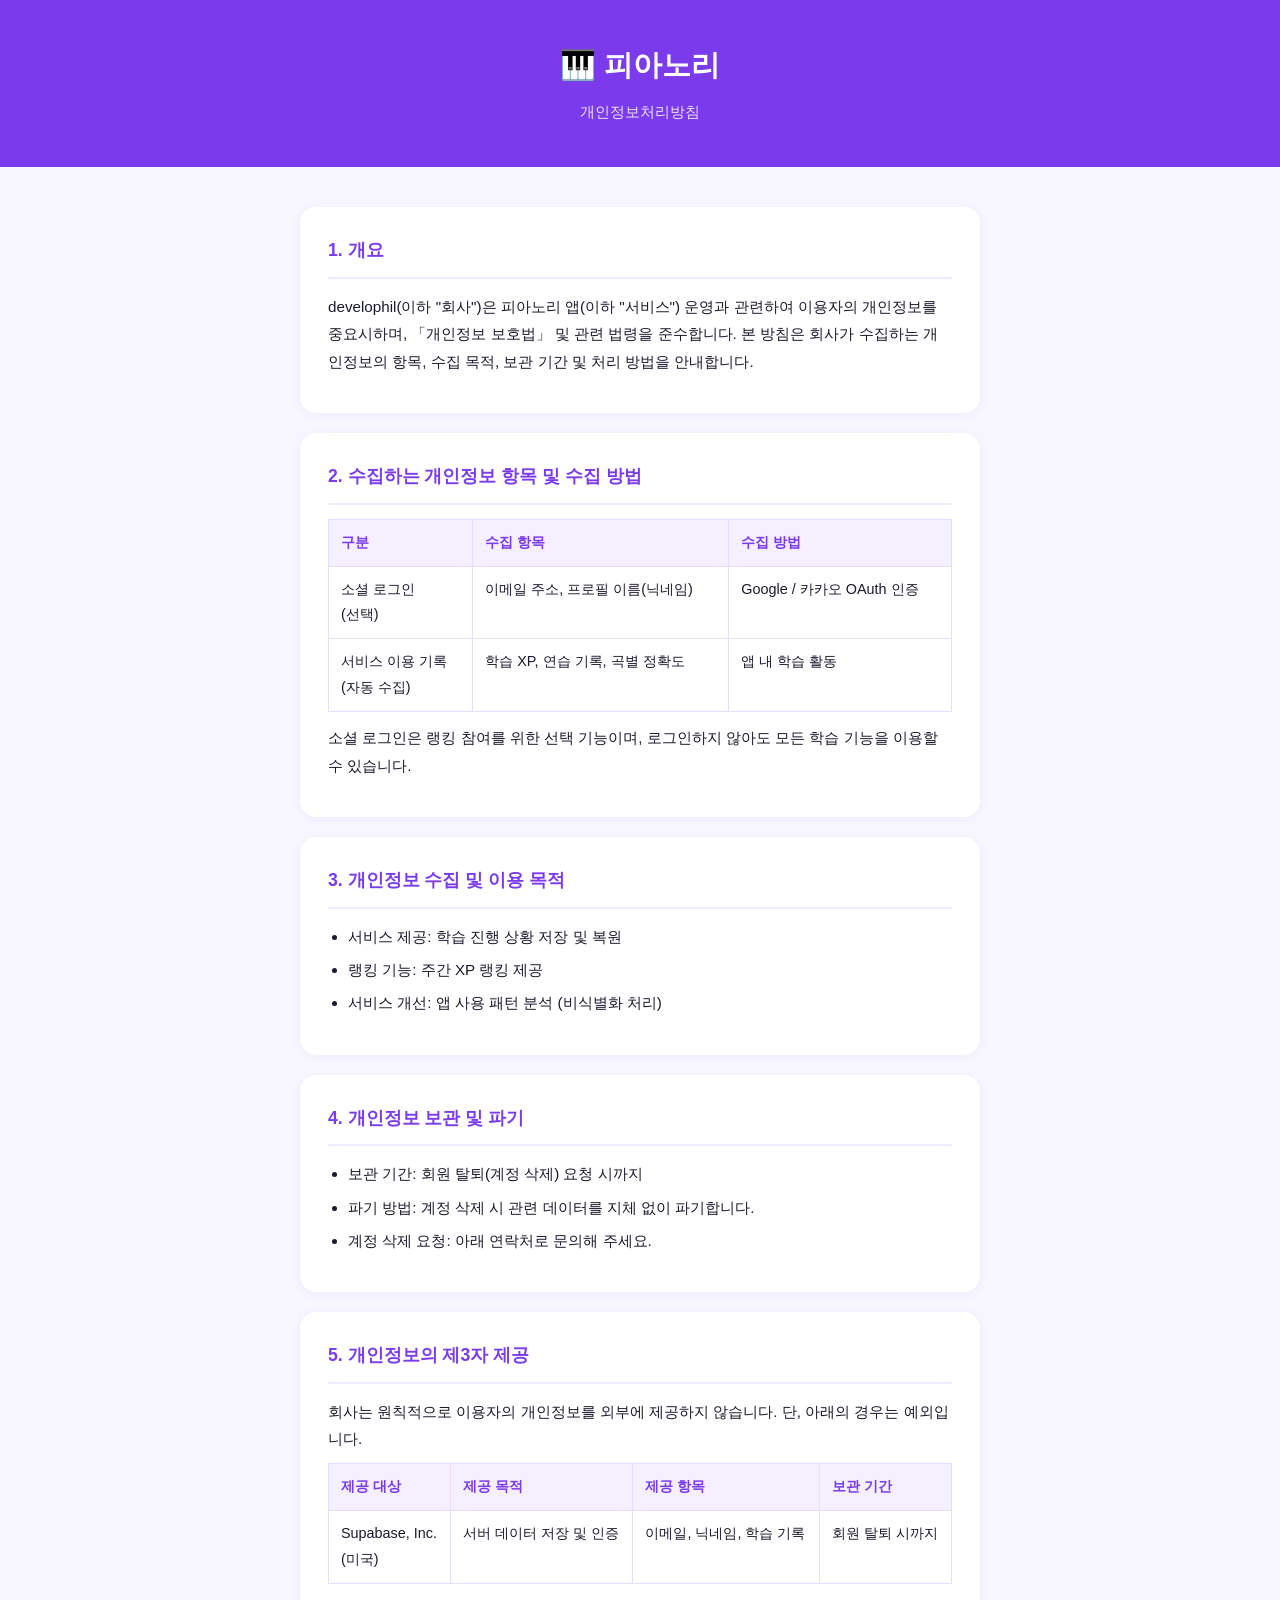
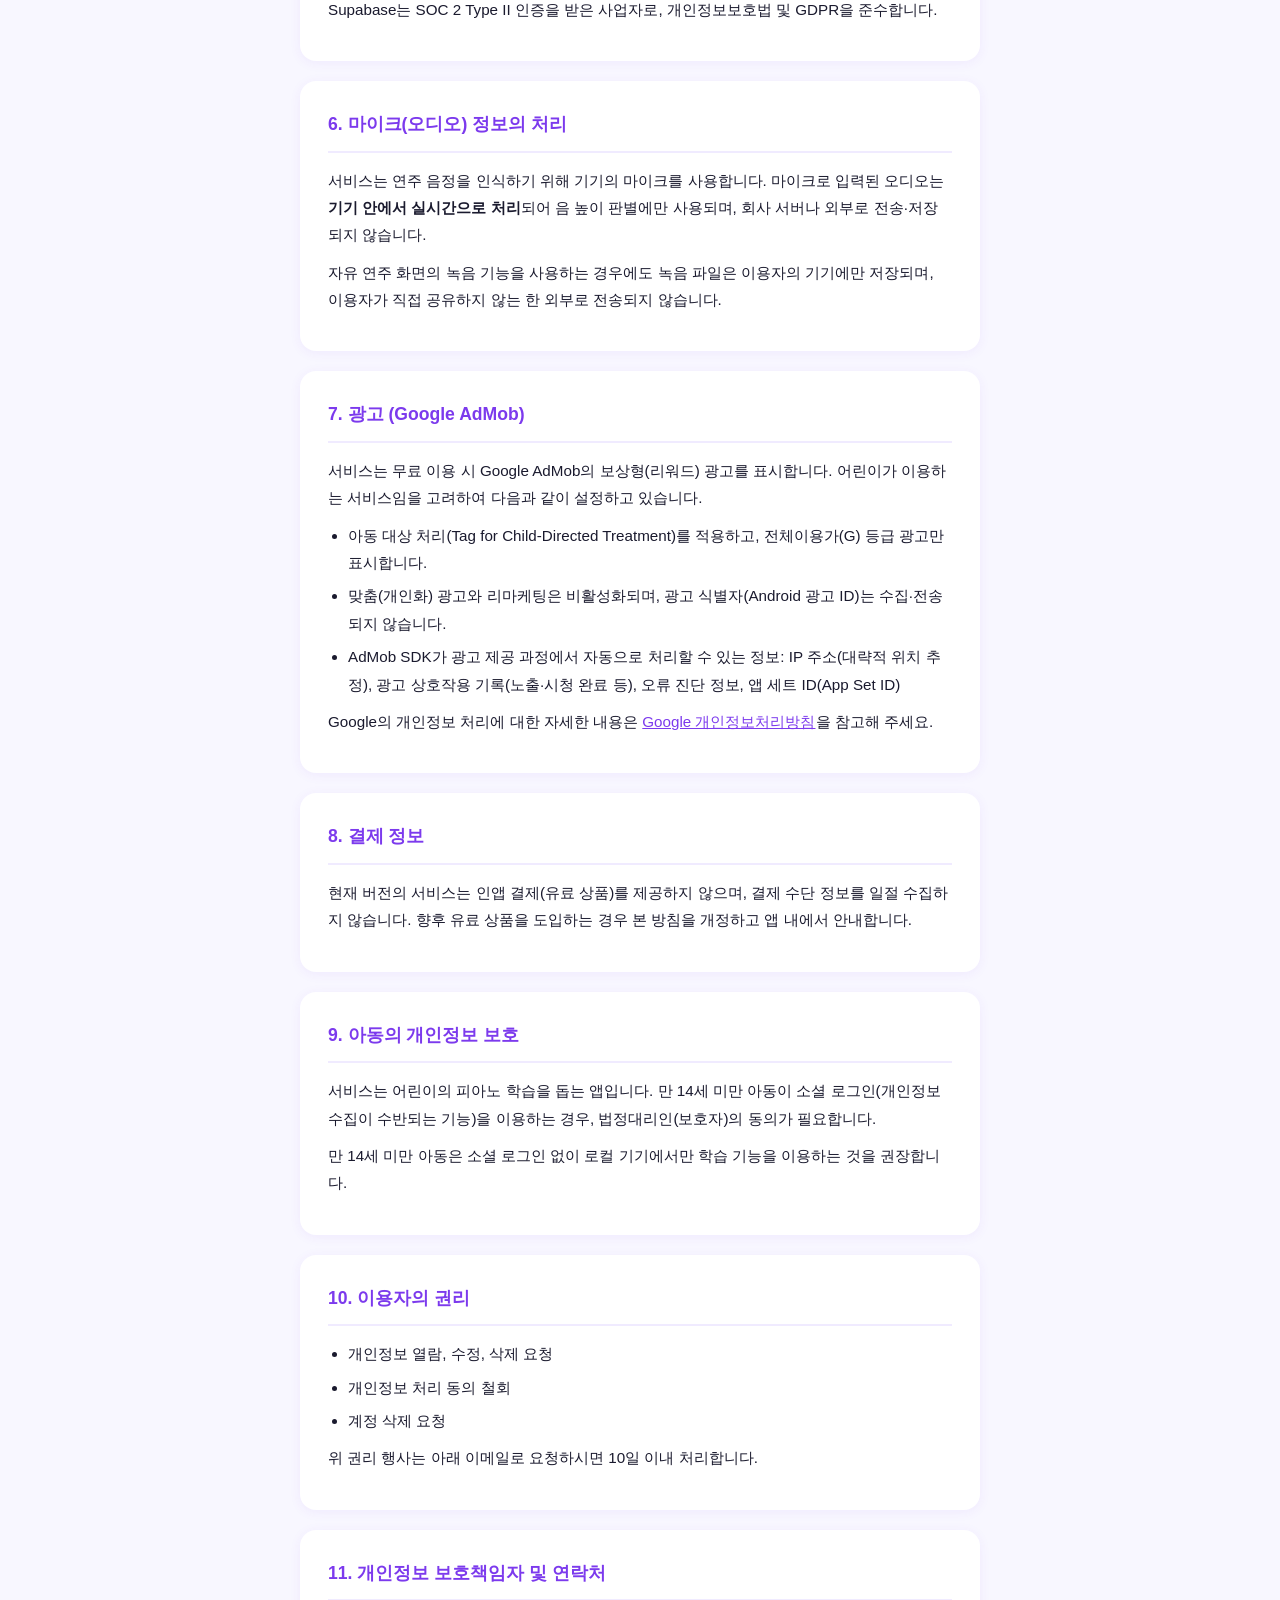
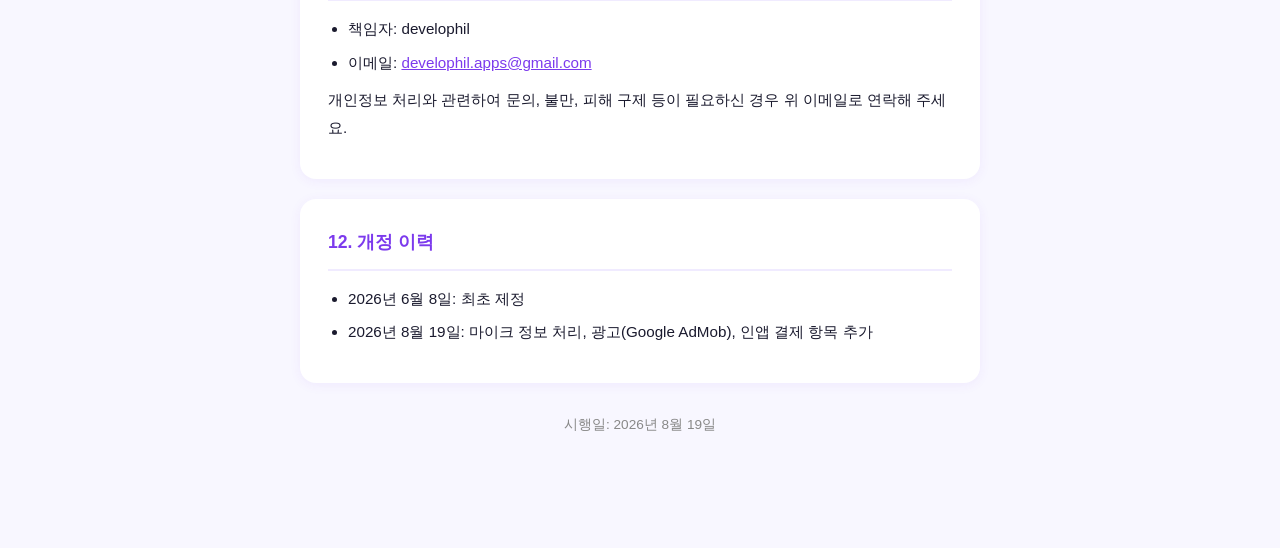
==== privacy/pianori/index.html @ 396da48c "feat: develophil 브랜드 홈페이지 개편 — 프로덕트 스튜디오 랜딩(ko/en), 방침 통합, 대시보드 /blog/ 이동 - 랜딩: 제품 4개(Rankorea·보드게임메" ====
<!DOCTYPE html>
<html lang="ko">
<head>
  <meta charset="UTF-8" />
  <meta name="viewport" content="width=device-width, initial-scale=1.0" />
  <title>피아노리 개인정보처리방침</title>
  <style>
    * { box-sizing: border-box; margin: 0; padding: 0; }
    body {
      font-family: -apple-system, BlinkMacSystemFont, 'Apple SD Gothic Neo',
                   'Noto Sans KR', sans-serif;
      background: #f8f7ff;
      color: #1a1a2e;
      line-height: 1.8;
    }
    header {
      background: #7c3aed;
      color: white;
      padding: 40px 24px 32px;
      text-align: center;
    }
    header h1 { font-size: 1.8rem; margin-bottom: 6px; }
    header p { font-size: 0.95rem; opacity: 0.85; }
    main {
      max-width: 720px;
      margin: 40px auto;
      padding: 0 20px 60px;
    }
    section {
      background: white;
      border-radius: 16px;
      padding: 28px;
      margin-bottom: 20px;
      box-shadow: 0 2px 12px rgba(124,58,237,0.07);
    }
    h2 {
      font-size: 1.1rem;
      color: #7c3aed;
      margin-bottom: 14px;
      padding-bottom: 10px;
      border-bottom: 2px solid #f0ebff;
    }
    p { margin-bottom: 10px; font-size: 0.95rem; }
    ul { padding-left: 20px; margin-bottom: 10px; }
    li { margin-bottom: 6px; font-size: 0.95rem; }
    table {
      width: 100%;
      border-collapse: collapse;
      font-size: 0.9rem;
      margin-top: 8px;
    }
    th {
      background: #f5f0ff;
      color: #7c3aed;
      padding: 10px 12px;
      text-align: left;
      border: 1px solid #e5deff;
    }
    td {
      padding: 10px 12px;
      border: 1px solid #e5deff;
      vertical-align: top;
    }
    .updated {
      text-align: center;
      font-size: 0.85rem;
      color: #888;
      margin-top: 30px;
    }
    a { color: #7c3aed; }
  </style>
</head>
<body>

<header>
  <h1>🎹 피아노리</h1>
  <p>개인정보처리방침</p>
</header>

<main>

  <section>
    <h2>1. 개요</h2>
    <p>
      develophil(이하 "회사")은 피아노리 앱(이하 "서비스") 운영과 관련하여
      이용자의 개인정보를 중요시하며, 「개인정보 보호법」 및 관련 법령을 준수합니다.
      본 방침은 회사가 수집하는 개인정보의 항목, 수집 목적, 보관 기간 및 처리 방법을 안내합니다.
    </p>
  </section>

  <section>
    <h2>2. 수집하는 개인정보 항목 및 수집 방법</h2>
    <table>
      <tr>
        <th>구분</th>
        <th>수집 항목</th>
        <th>수집 방법</th>
      </tr>
      <tr>
        <td>소셜 로그인<br>(선택)</td>
        <td>이메일 주소, 프로필 이름(닉네임)</td>
        <td>Google / 카카오 OAuth 인증</td>
      </tr>
      <tr>
        <td>서비스 이용 기록<br>(자동 수집)</td>
        <td>학습 XP, 연습 기록, 곡별 정확도</td>
        <td>앱 내 학습 활동</td>
      </tr>
    </table>
    <p style="margin-top:12px">
      소셜 로그인은 랭킹 참여를 위한 선택 기능이며, 로그인하지 않아도 모든 학습 기능을 이용할 수 있습니다.
    </p>
  </section>

  <section>
    <h2>3. 개인정보 수집 및 이용 목적</h2>
    <ul>
      <li>서비스 제공: 학습 진행 상황 저장 및 복원</li>
      <li>랭킹 기능: 주간 XP 랭킹 제공</li>
      <li>서비스 개선: 앱 사용 패턴 분석 (비식별화 처리)</li>
    </ul>
  </section>

  <section>
    <h2>4. 개인정보 보관 및 파기</h2>
    <ul>
      <li>보관 기간: 회원 탈퇴(계정 삭제) 요청 시까지</li>
      <li>파기 방법: 계정 삭제 시 관련 데이터를 지체 없이 파기합니다.</li>
      <li>계정 삭제 요청: 아래 연락처로 문의해 주세요.</li>
    </ul>
  </section>

  <section>
    <h2>5. 개인정보의 제3자 제공</h2>
    <p>회사는 원칙적으로 이용자의 개인정보를 외부에 제공하지 않습니다. 단, 아래의 경우는 예외입니다.</p>
    <table>
      <tr>
        <th>제공 대상</th>
        <th>제공 목적</th>
        <th>제공 항목</th>
        <th>보관 기간</th>
      </tr>
      <tr>
        <td>Supabase, Inc.<br>(미국)</td>
        <td>서버 데이터 저장 및 인증</td>
        <td>이메일, 닉네임, 학습 기록</td>
        <td>회원 탈퇴 시까지</td>
      </tr>
    </table>
    <p style="margin-top:12px">
      Supabase는 SOC 2 Type II 인증을 받은 사업자로, 개인정보보호법 및 GDPR을 준수합니다.
    </p>
  </section>

  <section>
    <h2>6. 마이크(오디오) 정보의 처리</h2>
    <p>
      서비스는 연주 음정을 인식하기 위해 기기의 마이크를 사용합니다.
      마이크로 입력된 오디오는 <strong>기기 안에서 실시간으로 처리</strong>되어 음 높이 판별에만 사용되며,
      회사 서버나 외부로 전송·저장되지 않습니다.
    </p>
    <p>
      자유 연주 화면의 녹음 기능을 사용하는 경우에도 녹음 파일은 이용자의 기기에만 저장되며,
      이용자가 직접 공유하지 않는 한 외부로 전송되지 않습니다.
    </p>
  </section>

  <section>
    <h2>7. 광고 (Google AdMob)</h2>
    <p>
      서비스는 무료 이용 시 Google AdMob의 보상형(리워드) 광고를 표시합니다.
      어린이가 이용하는 서비스임을 고려하여 다음과 같이 설정하고 있습니다.
    </p>
    <ul>
      <li>아동 대상 처리(Tag for Child-Directed Treatment)를 적용하고, 전체이용가(G) 등급 광고만 표시합니다.</li>
      <li>맞춤(개인화) 광고와 리마케팅은 비활성화되며, 광고 식별자(Android 광고 ID)는 수집·전송되지 않습니다.</li>
      <li>AdMob SDK가 광고 제공 과정에서 자동으로 처리할 수 있는 정보: IP 주소(대략적 위치 추정),
          광고 상호작용 기록(노출·시청 완료 등), 오류 진단 정보, 앱 세트 ID(App Set ID)</li>
    </ul>
    <p>
      Google의 개인정보 처리에 대한 자세한 내용은
      <a href="https://policies.google.com/privacy" target="_blank" rel="noopener">Google 개인정보처리방침</a>을 참고해 주세요.
    </p>
  </section>

  <section>
    <h2>8. 결제 정보</h2>
    <p>
      현재 버전의 서비스는 인앱 결제(유료 상품)를 제공하지 않으며, 결제 수단 정보를 일절 수집하지 않습니다.
      향후 유료 상품을 도입하는 경우 본 방침을 개정하고 앱 내에서 안내합니다.
    </p>
  </section>

  <section>
    <h2>9. 아동의 개인정보 보호</h2>
    <p>
      서비스는 어린이의 피아노 학습을 돕는 앱입니다.
      만 14세 미만 아동이 소셜 로그인(개인정보 수집이 수반되는 기능)을 이용하는 경우,
      법정대리인(보호자)의 동의가 필요합니다.
    </p>
    <p>
      만 14세 미만 아동은 소셜 로그인 없이 로컬 기기에서만 학습 기능을 이용하는 것을 권장합니다.
    </p>
  </section>

  <section>
    <h2>10. 이용자의 권리</h2>
    <ul>
      <li>개인정보 열람, 수정, 삭제 요청</li>
      <li>개인정보 처리 동의 철회</li>
      <li>계정 삭제 요청</li>
    </ul>
    <p>위 권리 행사는 아래 이메일로 요청하시면 10일 이내 처리합니다.</p>
  </section>

  <section>
    <h2>11. 개인정보 보호책임자 및 연락처</h2>
    <ul>
      <li>책임자: develophil</li>
      <li>이메일: <a href="mailto:develophil.apps@gmail.com">develophil.apps@gmail.com</a></li>
    </ul>
    <p>개인정보 처리와 관련하여 문의, 불만, 피해 구제 등이 필요하신 경우 위 이메일로 연락해 주세요.</p>
  </section>

  <section>
    <h2>12. 개정 이력</h2>
    <ul>
      <li>2026년 6월 8일: 최초 제정</li>
      <li>2026년 8월 19일: 마이크 정보 처리, 광고(Google AdMob), 인앱 결제 항목 추가</li>
    </ul>
  </section>

  <p class="updated">시행일: 2026년 8월 19일</p>

</main>

</body>
</html>
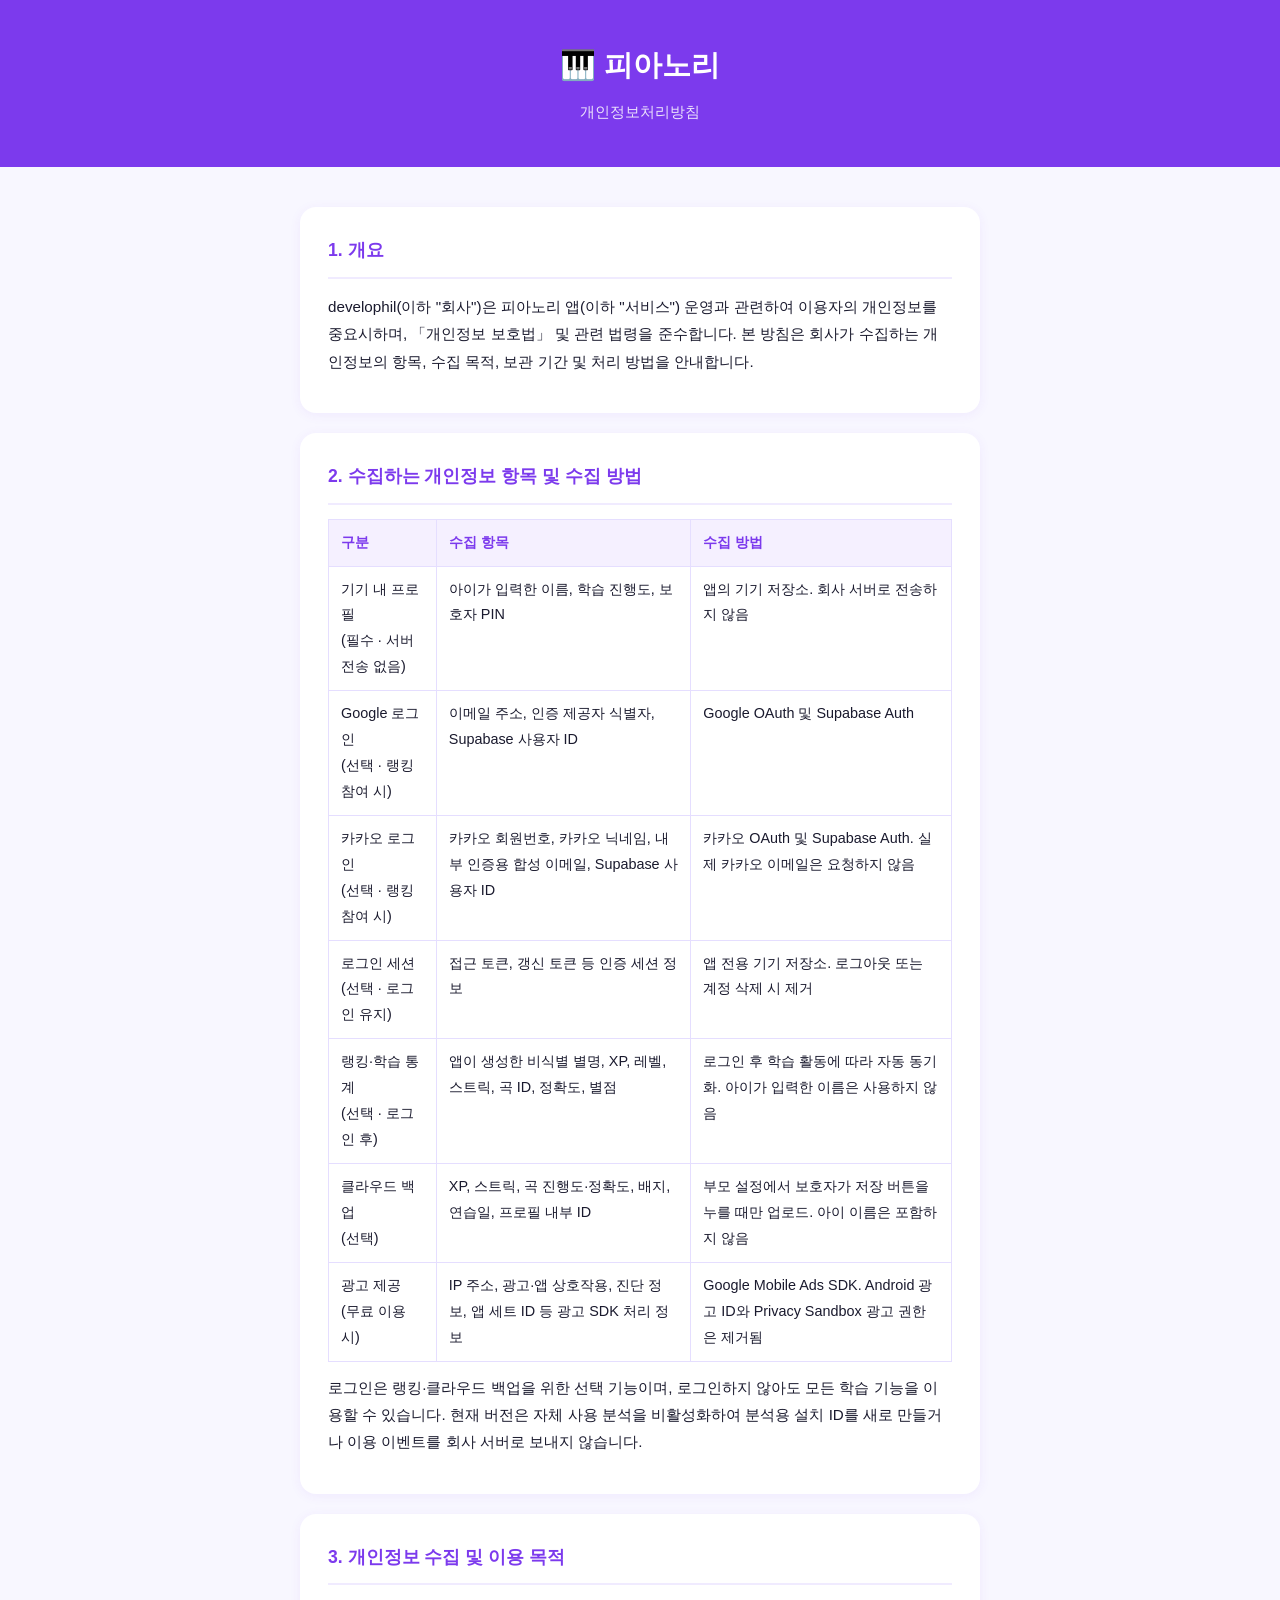
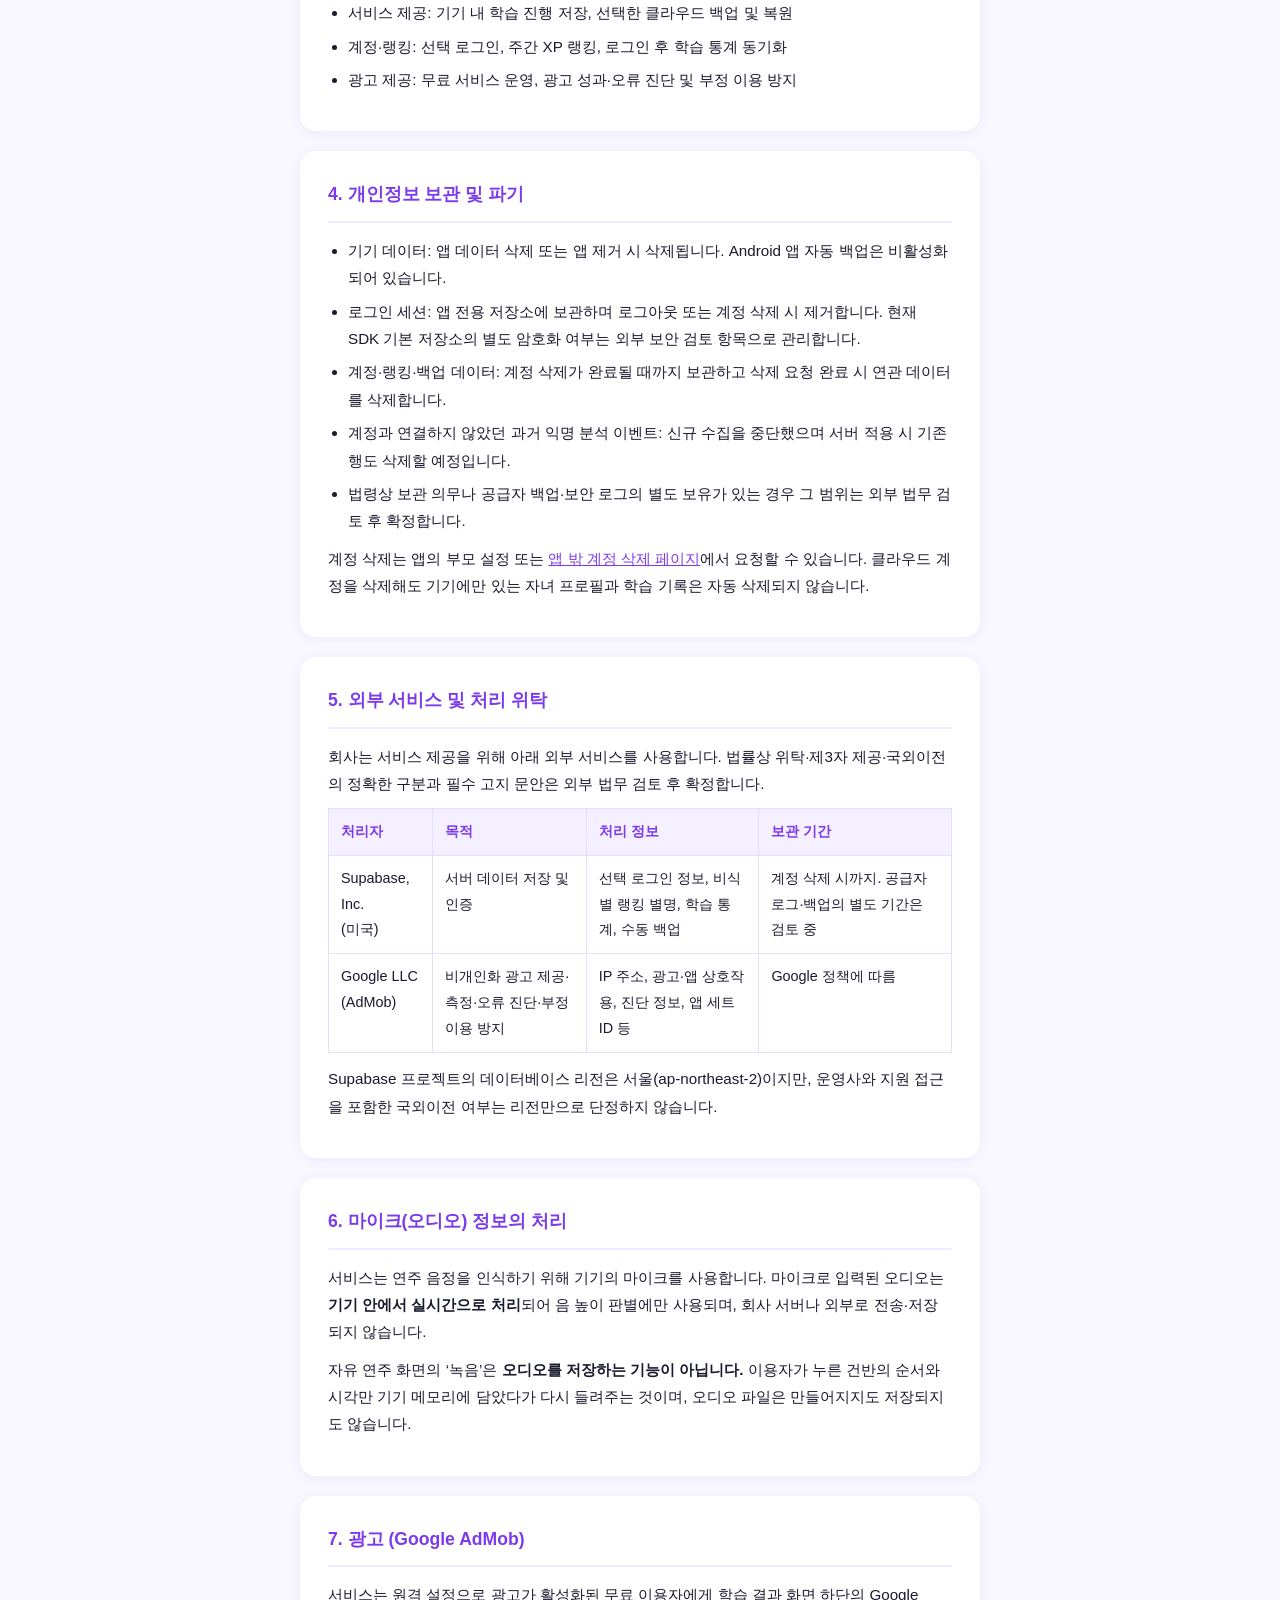
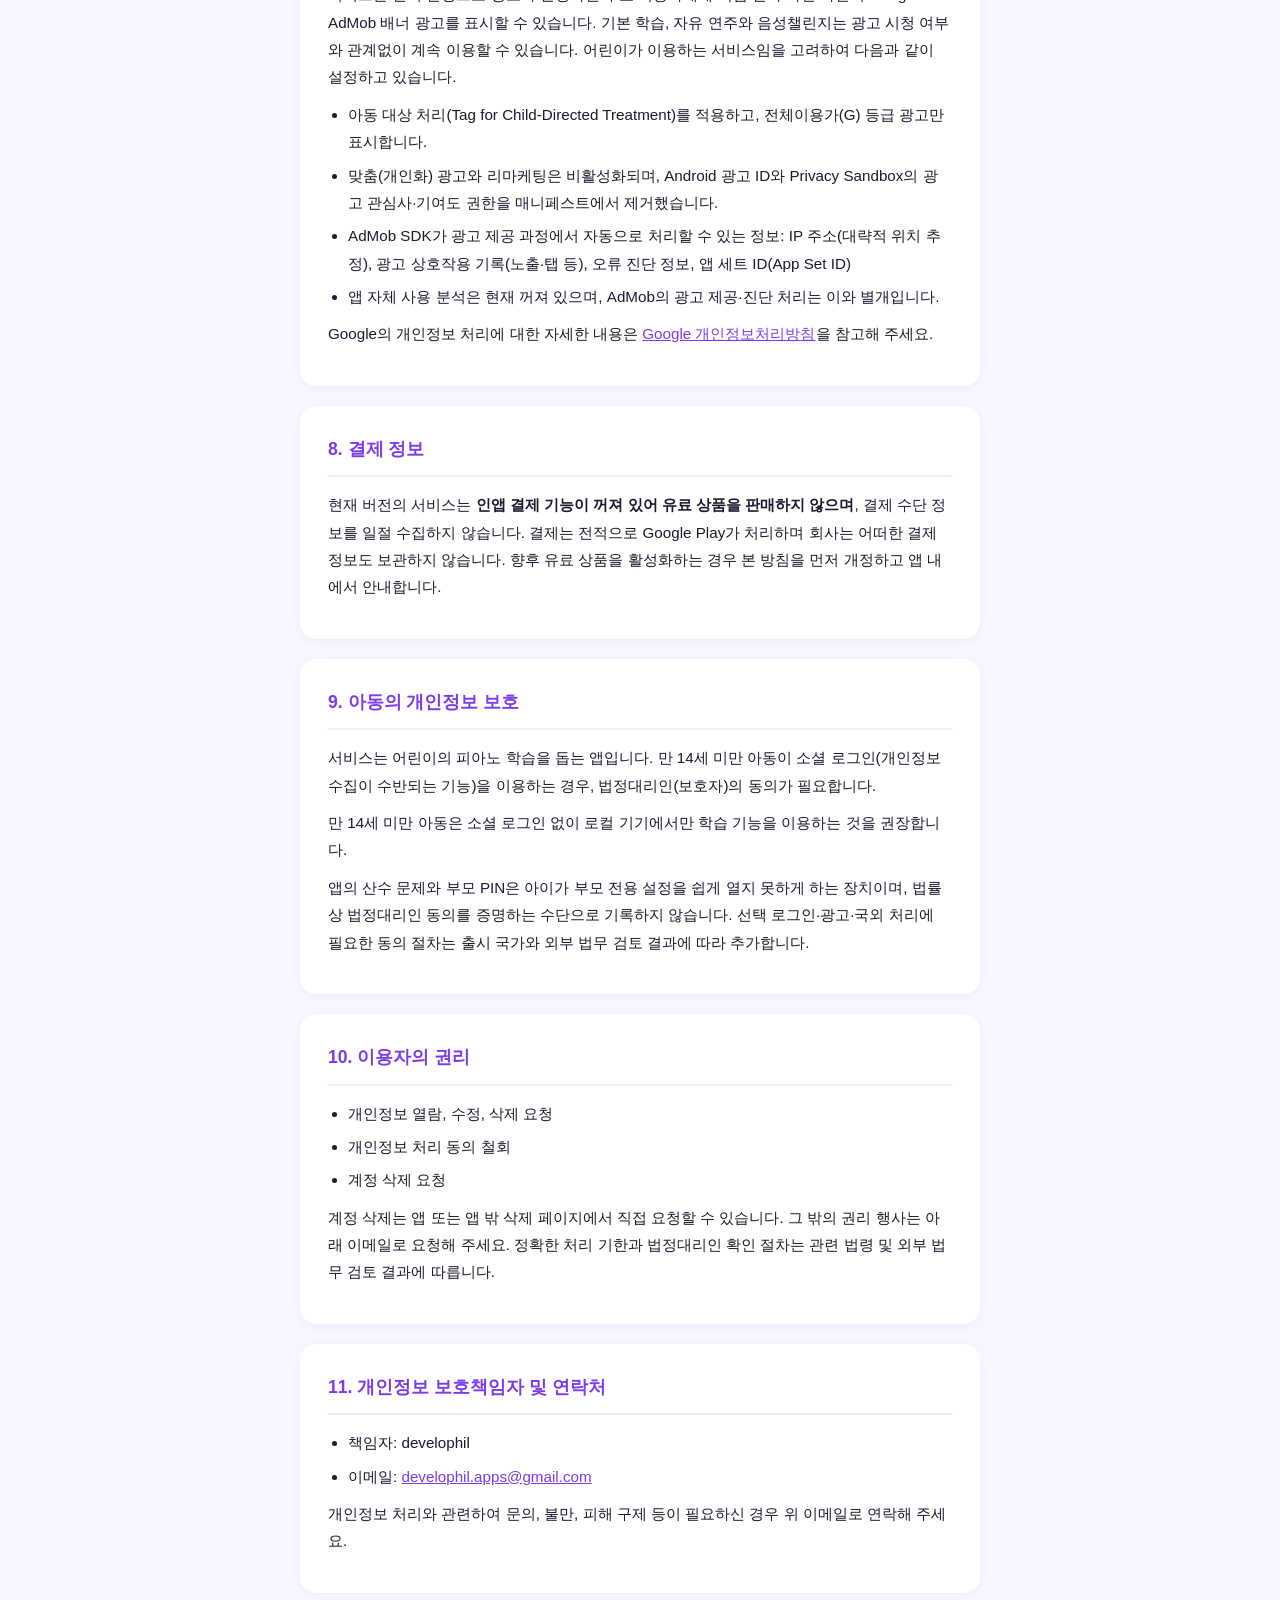
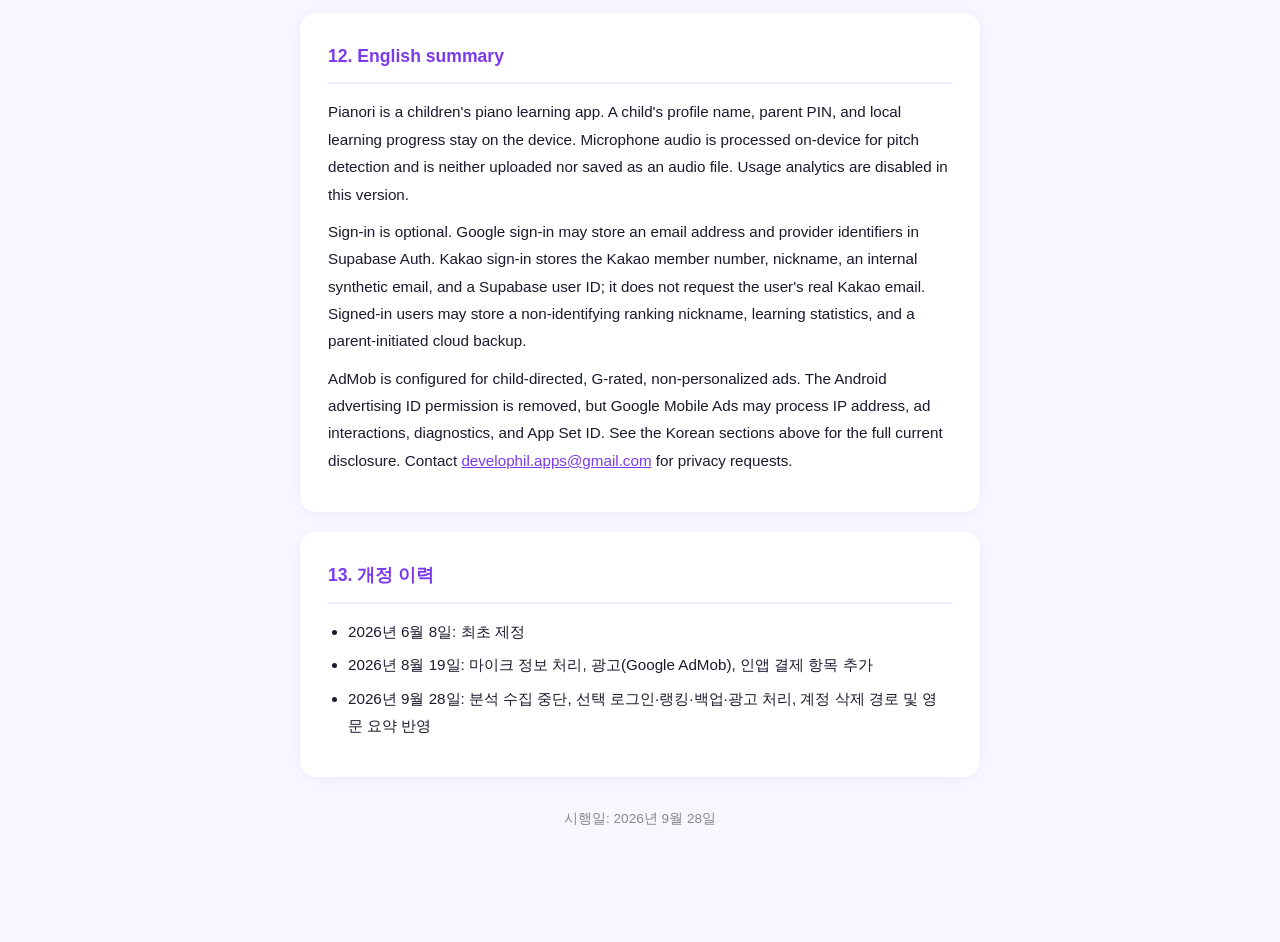
==== commit 894a5386: "docs: 피아노리 개인정보처리방침 최신화" ====
--- a/privacy/pianori/index.html
+++ b/privacy/pianori/index.html
@@ -97,58 +97,98 @@
         <th>수집 방법</th>
       </tr>
       <tr>
-        <td>소셜 로그인<br>(선택)</td>
-        <td>이메일 주소, 프로필 이름(닉네임)</td>
-        <td>Google / 카카오 OAuth 인증</td>
-      </tr>
-      <tr>
-        <td>서비스 이용 기록<br>(자동 수집)</td>
-        <td>학습 XP, 연습 기록, 곡별 정확도</td>
-        <td>앱 내 학습 활동</td>
+        <td>기기 내 프로필<br>(필수 · 서버 전송 없음)</td>
+        <td>아이가 입력한 이름, 학습 진행도, 보호자 PIN</td>
+        <td>앱의 기기 저장소. 회사 서버로 전송하지 않음</td>
+      </tr>
+      <tr>
+        <td>Google 로그인<br>(선택 · 랭킹 참여 시)</td>
+        <td>이메일 주소, 인증 제공자 식별자, Supabase 사용자 ID</td>
+        <td>Google OAuth 및 Supabase Auth</td>
+      </tr>
+      <tr>
+        <td>카카오 로그인<br>(선택 · 랭킹 참여 시)</td>
+        <td>카카오 회원번호, 카카오 닉네임, 내부 인증용 합성 이메일, Supabase 사용자 ID</td>
+        <td>카카오 OAuth 및 Supabase Auth. 실제 카카오 이메일은 요청하지 않음</td>
+      </tr>
+      <tr>
+        <td>로그인 세션<br>(선택 · 로그인 유지)</td>
+        <td>접근 토큰, 갱신 토큰 등 인증 세션 정보</td>
+        <td>앱 전용 기기 저장소. 로그아웃 또는 계정 삭제 시 제거</td>
+      </tr>
+      <tr>
+        <td>랭킹·학습 통계<br>(선택 · 로그인 후)</td>
+        <td>앱이 생성한 비식별 별명, XP, 레벨, 스트릭, 곡 ID, 정확도, 별점</td>
+        <td>로그인 후 학습 활동에 따라 자동 동기화. 아이가 입력한 이름은 사용하지 않음</td>
+      </tr>
+      <tr>
+        <td>클라우드 백업<br>(선택)</td>
+        <td>XP, 스트릭, 곡 진행도·정확도, 배지, 연습일, 프로필 내부 ID</td>
+        <td>부모 설정에서 보호자가 저장 버튼을 누를 때만 업로드. 아이 이름은 포함하지 않음</td>
+      </tr>
+      <tr>
+        <td>광고 제공<br>(무료 이용 시)</td>
+        <td>IP 주소, 광고·앱 상호작용, 진단 정보, 앱 세트 ID 등 광고 SDK 처리 정보</td>
+        <td>Google Mobile Ads SDK. Android 광고 ID와 Privacy Sandbox 광고 권한은 제거됨</td>
       </tr>
     </table>
     <p style="margin-top:12px">
-      소셜 로그인은 랭킹 참여를 위한 선택 기능이며, 로그인하지 않아도 모든 학습 기능을 이용할 수 있습니다.
+      로그인은 랭킹·클라우드 백업을 위한 선택 기능이며, 로그인하지 않아도 모든 학습 기능을 이용할 수 있습니다.
+      현재 버전은 자체 사용 분석을 비활성화하여 분석용 설치 ID를 새로 만들거나 이용 이벤트를 회사 서버로 보내지 않습니다.
     </p>
   </section>
 
   <section>
     <h2>3. 개인정보 수집 및 이용 목적</h2>
     <ul>
-      <li>서비스 제공: 학습 진행 상황 저장 및 복원</li>
-      <li>랭킹 기능: 주간 XP 랭킹 제공</li>
-      <li>서비스 개선: 앱 사용 패턴 분석 (비식별화 처리)</li>
+      <li>서비스 제공: 기기 내 학습 진행 저장, 선택한 클라우드 백업 및 복원</li>
+      <li>계정·랭킹: 선택 로그인, 주간 XP 랭킹, 로그인 후 학습 통계 동기화</li>
+      <li>광고 제공: 무료 서비스 운영, 광고 성과·오류 진단 및 부정 이용 방지</li>
     </ul>
   </section>
 
   <section>
     <h2>4. 개인정보 보관 및 파기</h2>
     <ul>
-      <li>보관 기간: 회원 탈퇴(계정 삭제) 요청 시까지</li>
-      <li>파기 방법: 계정 삭제 시 관련 데이터를 지체 없이 파기합니다.</li>
-      <li>계정 삭제 요청: 아래 연락처로 문의해 주세요.</li>
-    </ul>
-  </section>
-
-  <section>
-    <h2>5. 개인정보의 제3자 제공</h2>
-    <p>회사는 원칙적으로 이용자의 개인정보를 외부에 제공하지 않습니다. 단, 아래의 경우는 예외입니다.</p>
+      <li>기기 데이터: 앱 데이터 삭제 또는 앱 제거 시 삭제됩니다. Android 앱 자동 백업은 비활성화되어 있습니다.</li>
+      <li>로그인 세션: 앱 전용 저장소에 보관하며 로그아웃 또는 계정 삭제 시 제거합니다. 현재 SDK 기본 저장소의 별도 암호화 여부는 외부 보안 검토 항목으로 관리합니다.</li>
+      <li>계정·랭킹·백업 데이터: 계정 삭제가 완료될 때까지 보관하고 삭제 요청 완료 시 연관 데이터를 삭제합니다.</li>
+      <li>계정과 연결하지 않았던 과거 익명 분석 이벤트: 신규 수집을 중단했으며 서버 적용 시 기존 행도 삭제할 예정입니다.</li>
+      <li>법령상 보관 의무나 공급자 백업·보안 로그의 별도 보유가 있는 경우 그 범위는 외부 법무 검토 후 확정합니다.</li>
+    </ul>
+    <p>
+      계정 삭제는 앱의 부모 설정 또는
+      <a href="https://thoblvgpiodvdyqfribv.supabase.co/functions/v1/account-deletion" target="_blank" rel="noopener">앱 밖 계정 삭제 페이지</a>에서 요청할 수 있습니다.
+      클라우드 계정을 삭제해도 기기에만 있는 자녀 프로필과 학습 기록은 자동 삭제되지 않습니다.
+    </p>
+  </section>
+
+  <section>
+    <h2>5. 외부 서비스 및 처리 위탁</h2>
+    <p>회사는 서비스 제공을 위해 아래 외부 서비스를 사용합니다. 법률상 위탁·제3자 제공·국외이전의 정확한 구분과 필수 고지 문안은 외부 법무 검토 후 확정합니다.</p>
     <table>
       <tr>
-        <th>제공 대상</th>
-        <th>제공 목적</th>
-        <th>제공 항목</th>
+        <th>처리자</th>
+        <th>목적</th>
+        <th>처리 정보</th>
         <th>보관 기간</th>
       </tr>
       <tr>
         <td>Supabase, Inc.<br>(미국)</td>
         <td>서버 데이터 저장 및 인증</td>
-        <td>이메일, 닉네임, 학습 기록</td>
-        <td>회원 탈퇴 시까지</td>
+        <td>선택 로그인 정보, 비식별 랭킹 별명, 학습 통계, 수동 백업</td>
+        <td>계정 삭제 시까지. 공급자 로그·백업의 별도 기간은 검토 중</td>
+      </tr>
+      <tr>
+        <td>Google LLC<br>(AdMob)</td>
+        <td>비개인화 광고 제공·측정·오류 진단·부정 이용 방지</td>
+        <td>IP 주소, 광고·앱 상호작용, 진단 정보, 앱 세트 ID 등</td>
+        <td>Google 정책에 따름</td>
       </tr>
     </table>
     <p style="margin-top:12px">
-      Supabase는 SOC 2 Type II 인증을 받은 사업자로, 개인정보보호법 및 GDPR을 준수합니다.
+      Supabase 프로젝트의 데이터베이스 리전은 서울(ap-northeast-2)이지만,
+      운영사와 지원 접근을 포함한 국외이전 여부는 리전만으로 단정하지 않습니다.
     </p>
   </section>
 
@@ -160,22 +200,26 @@
       회사 서버나 외부로 전송·저장되지 않습니다.
     </p>
     <p>
-      자유 연주 화면의 녹음 기능을 사용하는 경우에도 녹음 파일은 이용자의 기기에만 저장되며,
-      이용자가 직접 공유하지 않는 한 외부로 전송되지 않습니다.
+      자유 연주 화면의 &lsquo;녹음&rsquo;은 <strong>오디오를 저장하는 기능이 아닙니다.</strong>
+      이용자가 누른 건반의 순서와 시각만 기기 메모리에 담았다가 다시 들려주는 것이며,
+      오디오 파일은 만들어지지도 저장되지도 않습니다.
     </p>
   </section>
 
   <section>
     <h2>7. 광고 (Google AdMob)</h2>
     <p>
-      서비스는 무료 이용 시 Google AdMob의 보상형(리워드) 광고를 표시합니다.
-      어린이가 이용하는 서비스임을 고려하여 다음과 같이 설정하고 있습니다.
+      서비스는 원격 설정으로 광고가 활성화된 무료 이용자에게 학습 결과 화면 하단의
+      Google AdMob 배너 광고를 표시할 수 있습니다. 기본 학습, 자유 연주와 음성챌린지는
+      광고 시청 여부와 관계없이 계속 이용할 수 있습니다. 어린이가 이용하는 서비스임을
+      고려하여 다음과 같이 설정하고 있습니다.
     </p>
     <ul>
       <li>아동 대상 처리(Tag for Child-Directed Treatment)를 적용하고, 전체이용가(G) 등급 광고만 표시합니다.</li>
-      <li>맞춤(개인화) 광고와 리마케팅은 비활성화되며, 광고 식별자(Android 광고 ID)는 수집·전송되지 않습니다.</li>
+      <li>맞춤(개인화) 광고와 리마케팅은 비활성화되며, Android 광고 ID와 Privacy Sandbox의 광고 관심사·기여도 권한을 매니페스트에서 제거했습니다.</li>
       <li>AdMob SDK가 광고 제공 과정에서 자동으로 처리할 수 있는 정보: IP 주소(대략적 위치 추정),
-          광고 상호작용 기록(노출·시청 완료 등), 오류 진단 정보, 앱 세트 ID(App Set ID)</li>
+          광고 상호작용 기록(노출·탭 등), 오류 진단 정보, 앱 세트 ID(App Set ID)</li>
+      <li>앱 자체 사용 분석은 현재 꺼져 있으며, AdMob의 광고 제공·진단 처리는 이와 별개입니다.</li>
     </ul>
     <p>
       Google의 개인정보 처리에 대한 자세한 내용은
@@ -186,8 +230,10 @@
   <section>
     <h2>8. 결제 정보</h2>
     <p>
-      현재 버전의 서비스는 인앱 결제(유료 상품)를 제공하지 않으며, 결제 수단 정보를 일절 수집하지 않습니다.
-      향후 유료 상품을 도입하는 경우 본 방침을 개정하고 앱 내에서 안내합니다.
+      현재 버전의 서비스는 <strong>인앱 결제 기능이 꺼져 있어 유료 상품을 판매하지 않으며</strong>,
+      결제 수단 정보를 일절 수집하지 않습니다. 결제는 전적으로 Google Play가 처리하며
+      회사는 어떠한 결제 정보도 보관하지 않습니다.
+      향후 유료 상품을 활성화하는 경우 본 방침을 먼저 개정하고 앱 내에서 안내합니다.
     </p>
   </section>
 
@@ -201,6 +247,11 @@
     <p>
       만 14세 미만 아동은 소셜 로그인 없이 로컬 기기에서만 학습 기능을 이용하는 것을 권장합니다.
     </p>
+    <p>
+      앱의 산수 문제와 부모 PIN은 아이가 부모 전용 설정을 쉽게 열지 못하게 하는 장치이며,
+      법률상 법정대리인 동의를 증명하는 수단으로 기록하지 않습니다. 선택 로그인·광고·국외 처리에
+      필요한 동의 절차는 출시 국가와 외부 법무 검토 결과에 따라 추가합니다.
+    </p>
   </section>
 
   <section>
@@ -210,7 +261,11 @@
       <li>개인정보 처리 동의 철회</li>
       <li>계정 삭제 요청</li>
     </ul>
-    <p>위 권리 행사는 아래 이메일로 요청하시면 10일 이내 처리합니다.</p>
+    <p>
+      계정 삭제는 앱 또는 앱 밖 삭제 페이지에서 직접 요청할 수 있습니다.
+      그 밖의 권리 행사는 아래 이메일로 요청해 주세요. 정확한 처리 기한과 법정대리인 확인 절차는
+      관련 법령 및 외부 법무 검토 결과에 따릅니다.
+    </p>
   </section>
 
   <section>
@@ -223,14 +278,36 @@
   </section>
 
   <section>
-    <h2>12. 개정 이력</h2>
+    <h2>12. English summary</h2>
+    <p lang="en">
+      Pianori is a children's piano learning app. A child's profile name, parent PIN, and local learning progress
+      stay on the device. Microphone audio is processed on-device for pitch detection and is neither uploaded nor
+      saved as an audio file. Usage analytics are disabled in this version.
+    </p>
+    <p lang="en">
+      Sign-in is optional. Google sign-in may store an email address and provider identifiers in Supabase Auth.
+      Kakao sign-in stores the Kakao member number, nickname, an internal synthetic email, and a Supabase user ID;
+      it does not request the user's real Kakao email. Signed-in users may store a non-identifying ranking nickname,
+      learning statistics, and a parent-initiated cloud backup.
+    </p>
+    <p lang="en">
+      AdMob is configured for child-directed, G-rated, non-personalized ads. The Android advertising ID permission
+      is removed, but Google Mobile Ads may process IP address, ad interactions, diagnostics, and App Set ID.
+      See the Korean sections above for the full current disclosure. Contact
+      <a href="mailto:develophil.apps@gmail.com">develophil.apps@gmail.com</a> for privacy requests.
+    </p>
+  </section>
+
+  <section>
+    <h2>13. 개정 이력</h2>
     <ul>
       <li>2026년 6월 8일: 최초 제정</li>
       <li>2026년 8월 19일: 마이크 정보 처리, 광고(Google AdMob), 인앱 결제 항목 추가</li>
-    </ul>
-  </section>
-
-  <p class="updated">시행일: 2026년 8월 19일</p>
+      <li>2026년 9월 28일: 분석 수집 중단, 선택 로그인·랭킹·백업·광고 처리, 계정 삭제 경로 및 영문 요약 반영</li>
+    </ul>
+  </section>
+
+  <p class="updated">시행일: 2026년 9월 28일</p>
 
 </main>
 
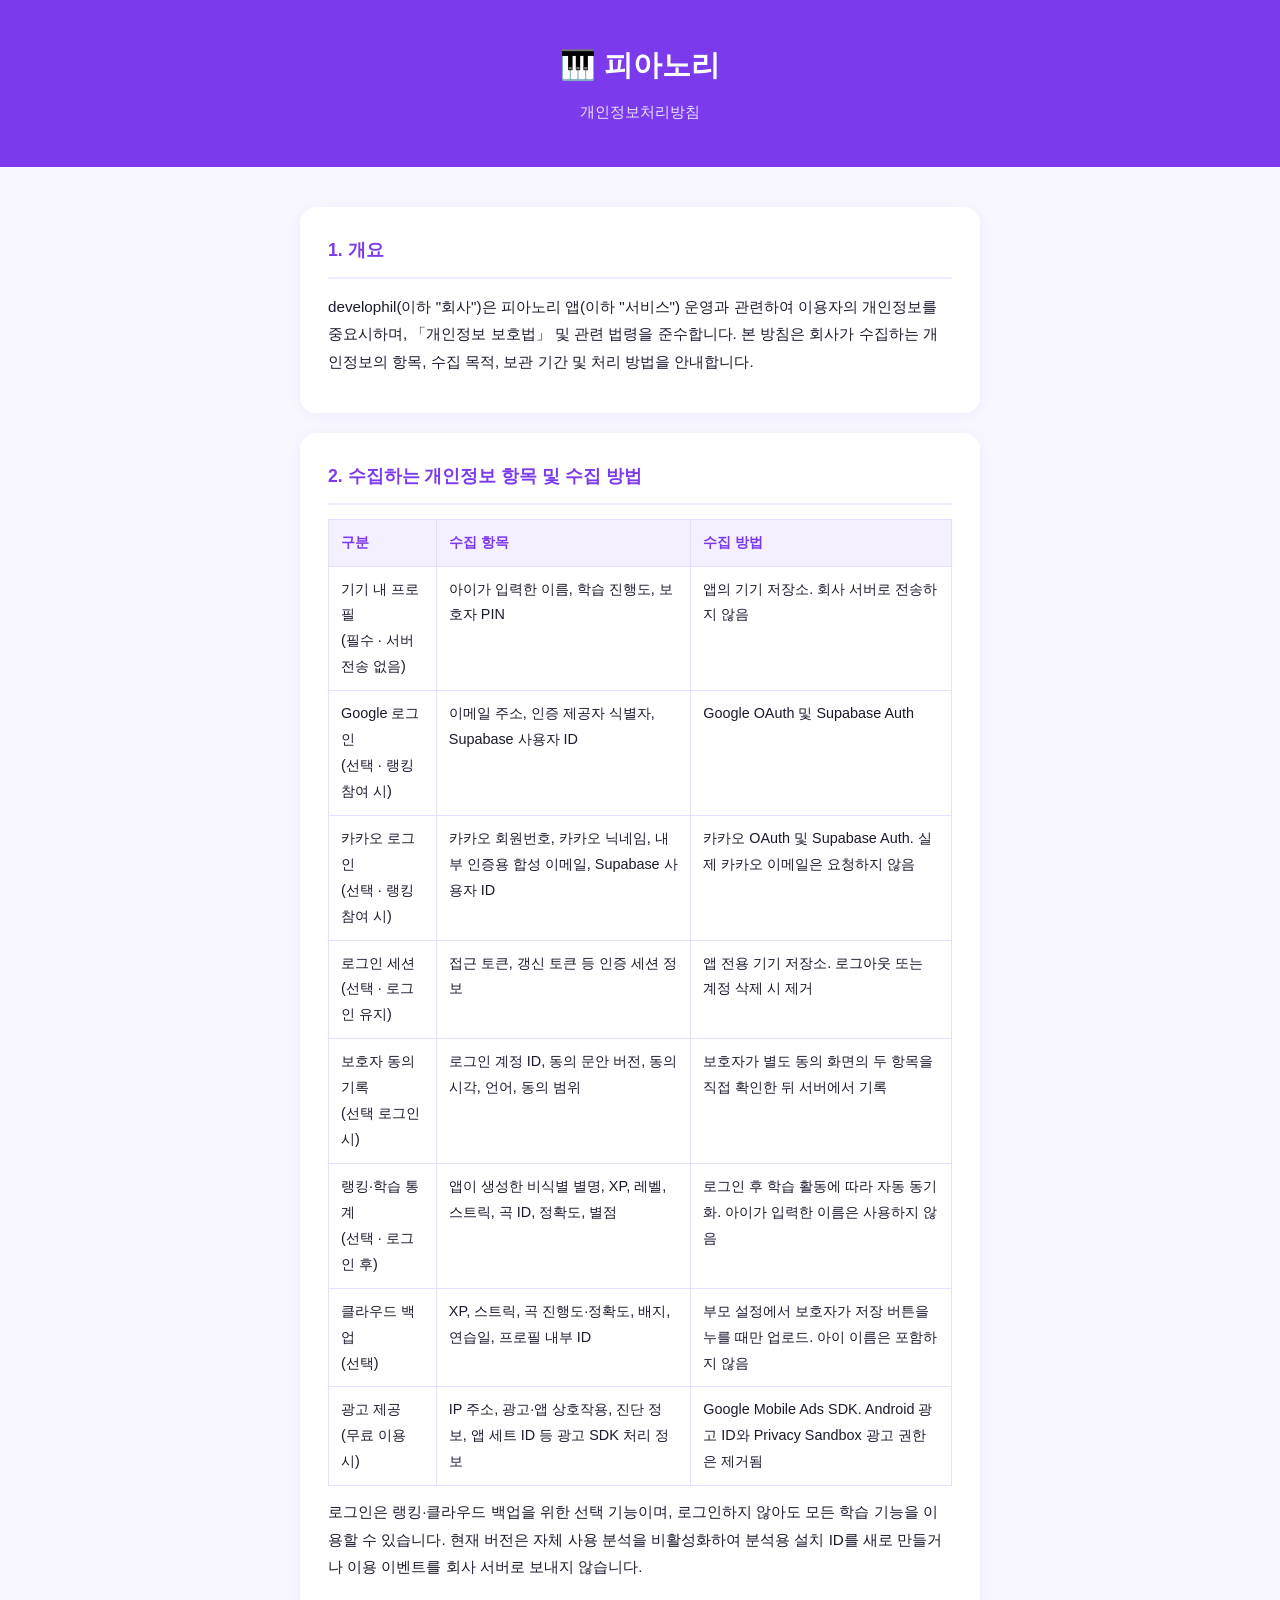
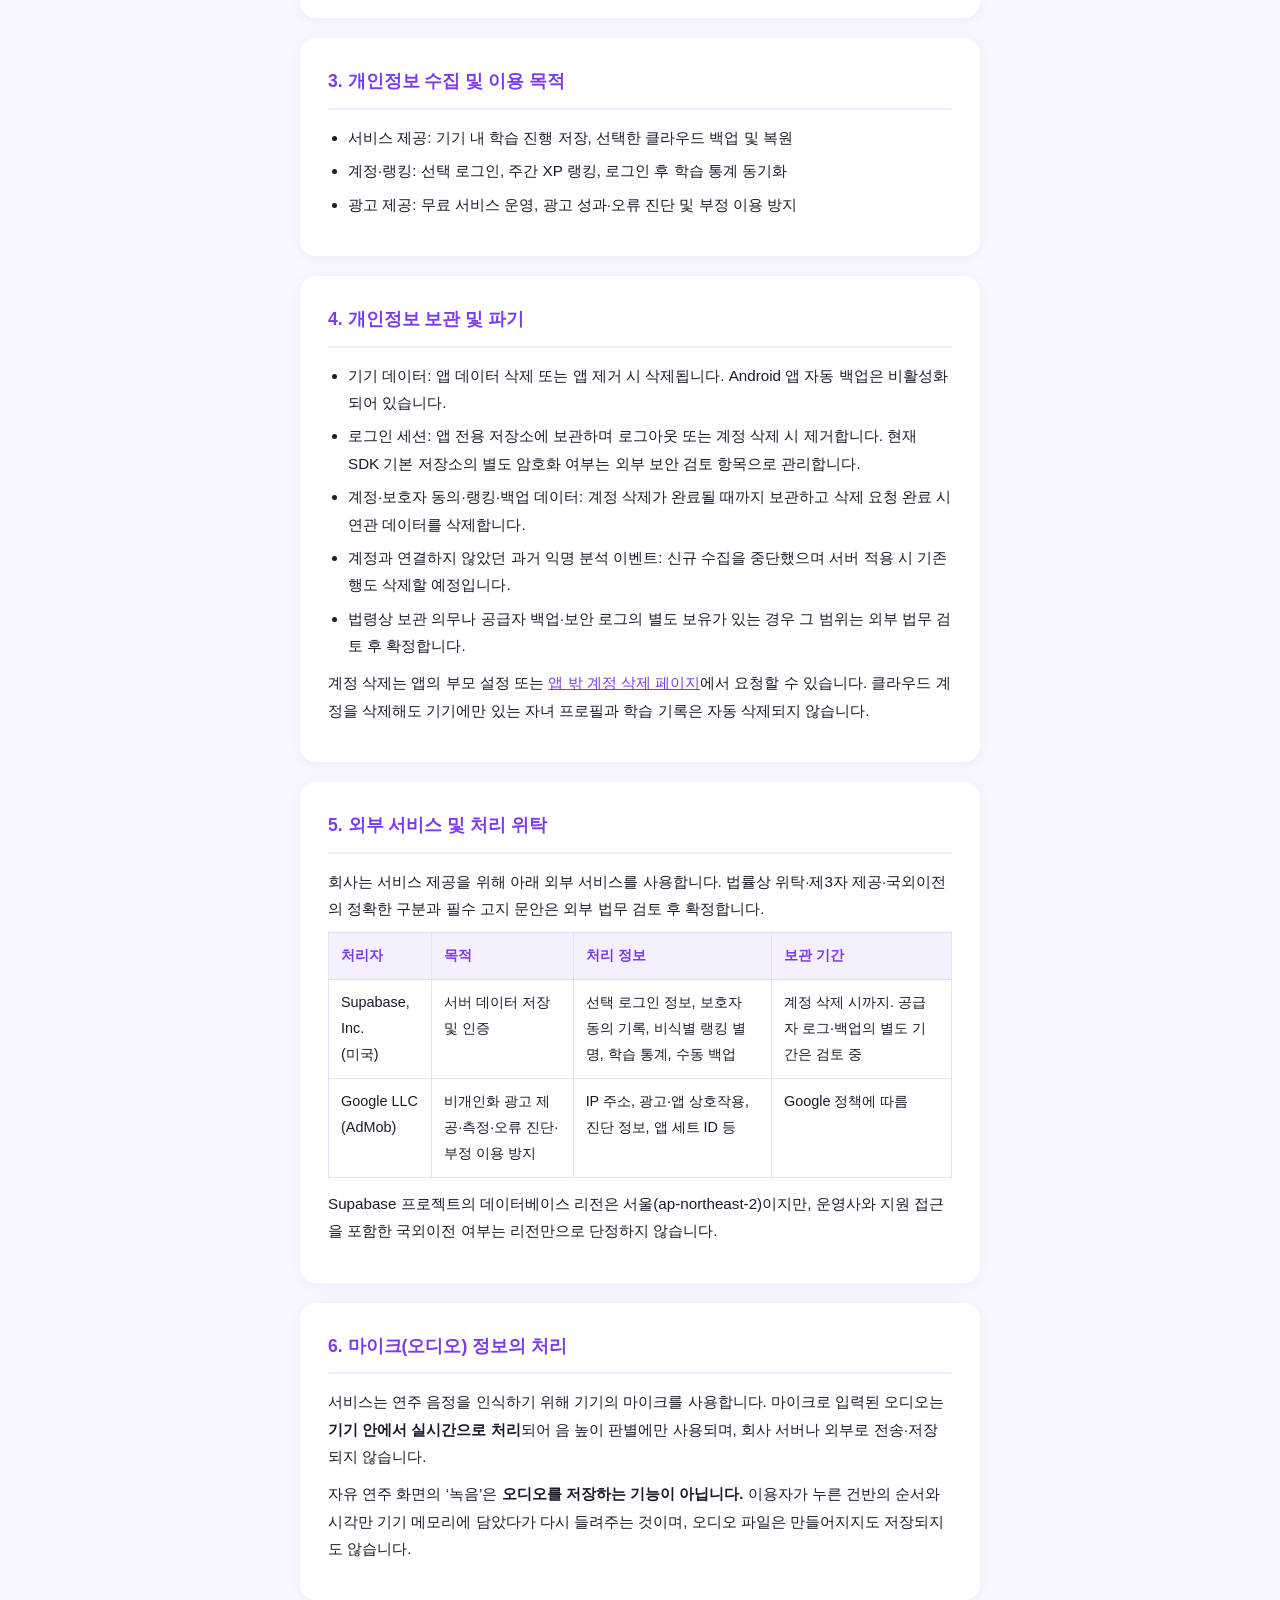
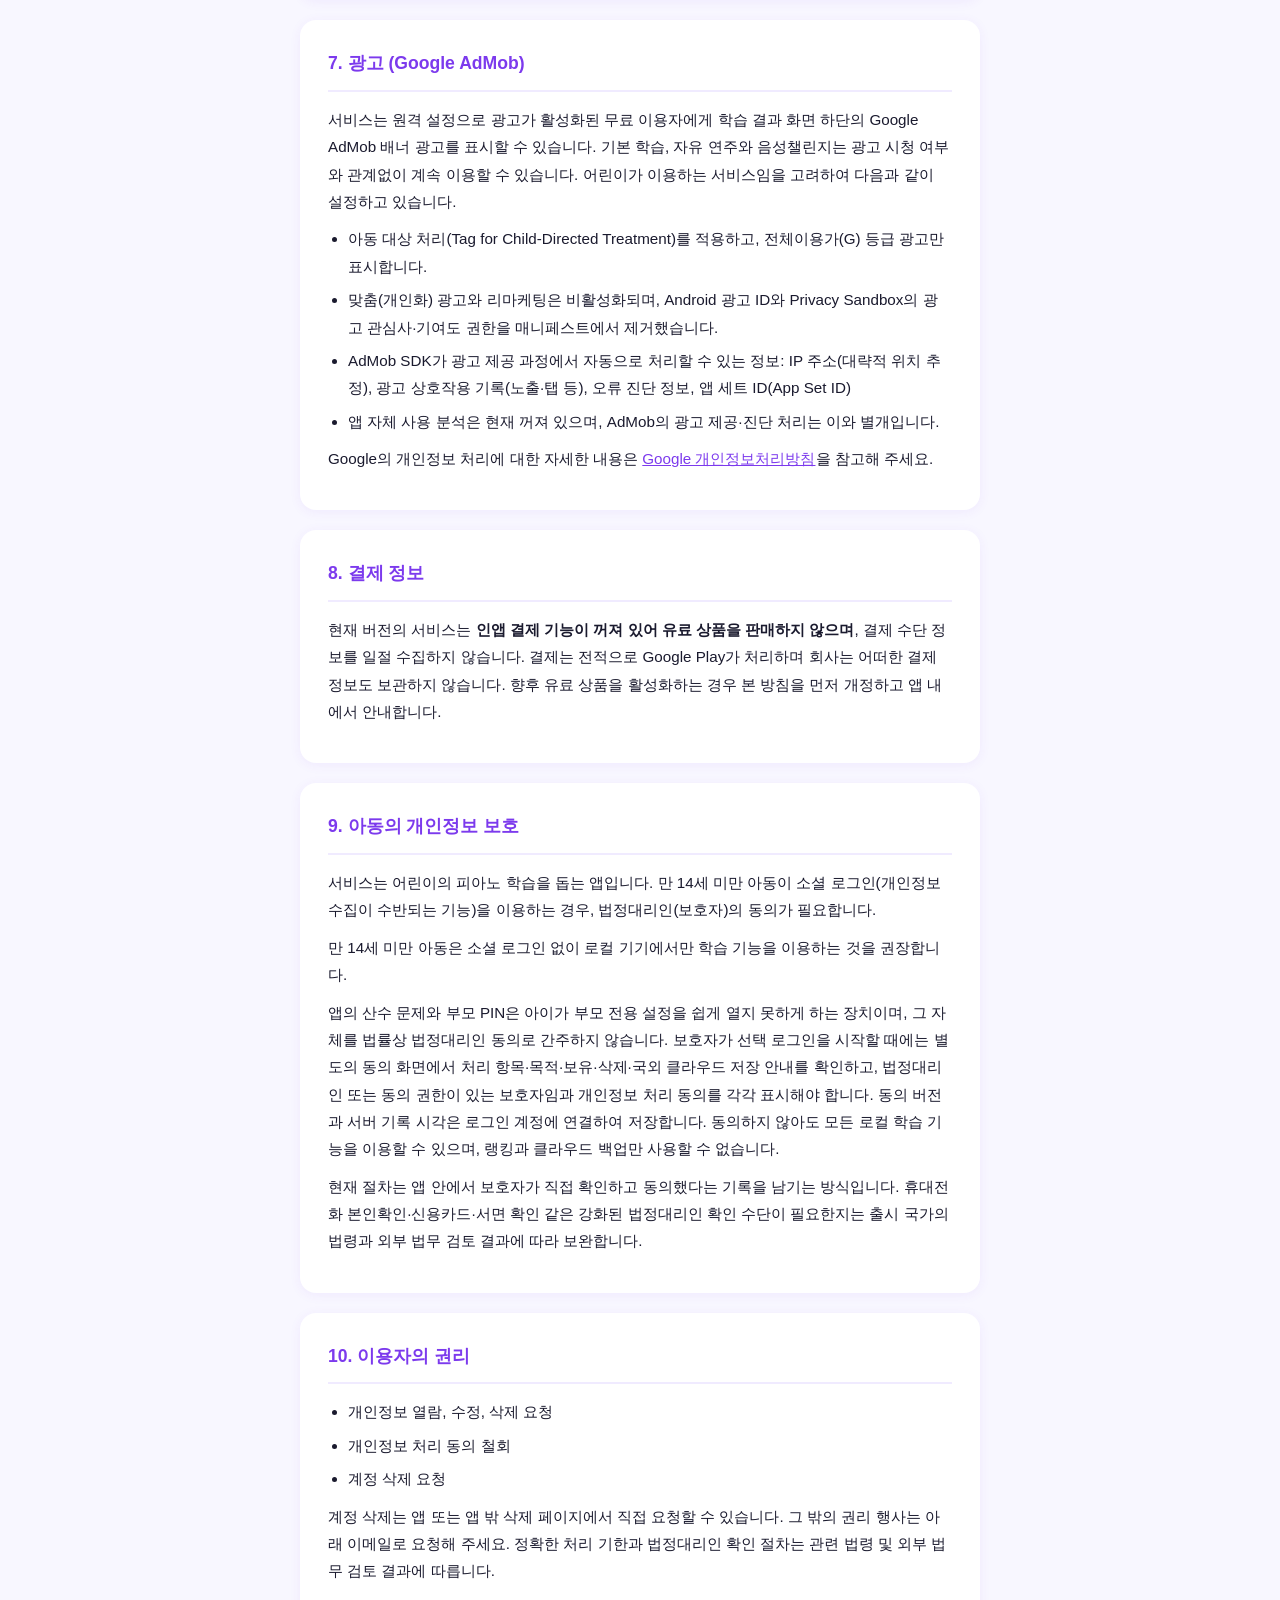
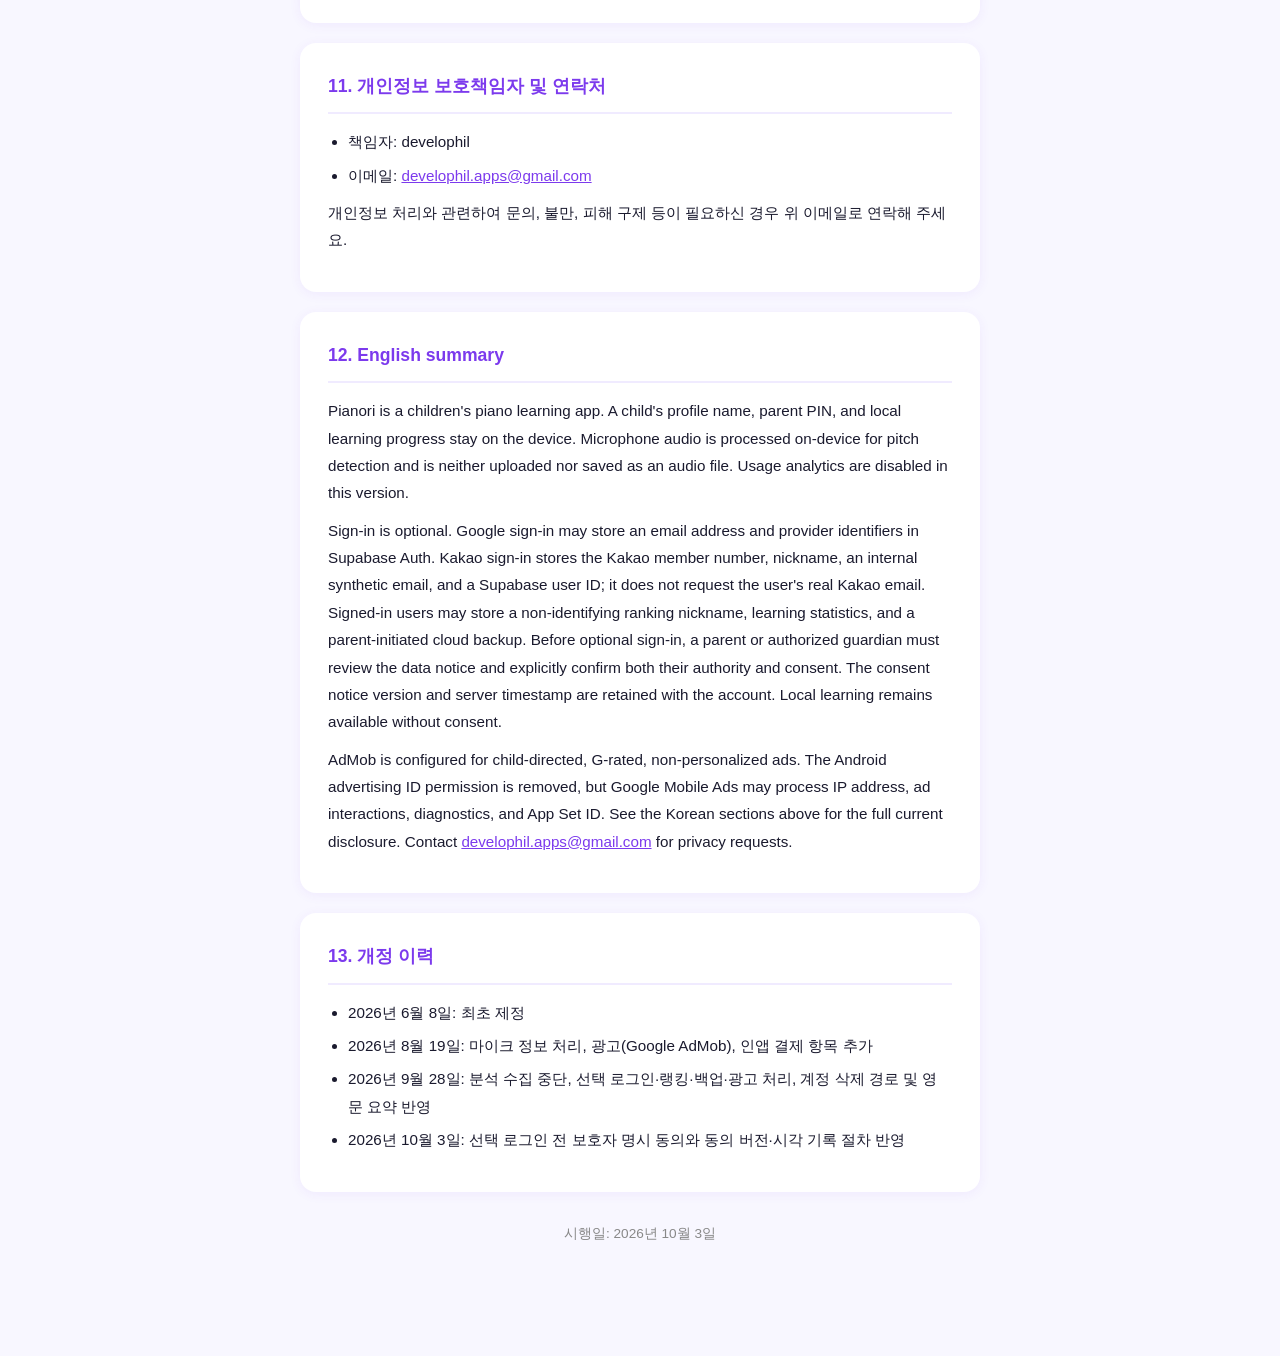
==== commit 84317e60: "docs: pianori 보호자 동의 절차 반영" ====
--- a/privacy/pianori/index.html
+++ b/privacy/pianori/index.html
@@ -117,6 +117,11 @@
         <td>앱 전용 기기 저장소. 로그아웃 또는 계정 삭제 시 제거</td>
       </tr>
       <tr>
+        <td>보호자 동의 기록<br>(선택 로그인 시)</td>
+        <td>로그인 계정 ID, 동의 문안 버전, 동의 시각, 언어, 동의 범위</td>
+        <td>보호자가 별도 동의 화면의 두 항목을 직접 확인한 뒤 서버에서 기록</td>
+      </tr>
+      <tr>
         <td>랭킹·학습 통계<br>(선택 · 로그인 후)</td>
         <td>앱이 생성한 비식별 별명, XP, 레벨, 스트릭, 곡 ID, 정확도, 별점</td>
         <td>로그인 후 학습 활동에 따라 자동 동기화. 아이가 입력한 이름은 사용하지 않음</td>
@@ -152,7 +157,7 @@
     <ul>
       <li>기기 데이터: 앱 데이터 삭제 또는 앱 제거 시 삭제됩니다. Android 앱 자동 백업은 비활성화되어 있습니다.</li>
       <li>로그인 세션: 앱 전용 저장소에 보관하며 로그아웃 또는 계정 삭제 시 제거합니다. 현재 SDK 기본 저장소의 별도 암호화 여부는 외부 보안 검토 항목으로 관리합니다.</li>
-      <li>계정·랭킹·백업 데이터: 계정 삭제가 완료될 때까지 보관하고 삭제 요청 완료 시 연관 데이터를 삭제합니다.</li>
+      <li>계정·보호자 동의·랭킹·백업 데이터: 계정 삭제가 완료될 때까지 보관하고 삭제 요청 완료 시 연관 데이터를 삭제합니다.</li>
       <li>계정과 연결하지 않았던 과거 익명 분석 이벤트: 신규 수집을 중단했으며 서버 적용 시 기존 행도 삭제할 예정입니다.</li>
       <li>법령상 보관 의무나 공급자 백업·보안 로그의 별도 보유가 있는 경우 그 범위는 외부 법무 검토 후 확정합니다.</li>
     </ul>
@@ -176,7 +181,7 @@
       <tr>
         <td>Supabase, Inc.<br>(미국)</td>
         <td>서버 데이터 저장 및 인증</td>
-        <td>선택 로그인 정보, 비식별 랭킹 별명, 학습 통계, 수동 백업</td>
+        <td>선택 로그인 정보, 보호자 동의 기록, 비식별 랭킹 별명, 학습 통계, 수동 백업</td>
         <td>계정 삭제 시까지. 공급자 로그·백업의 별도 기간은 검토 중</td>
       </tr>
       <tr>
@@ -249,8 +254,16 @@
     </p>
     <p>
       앱의 산수 문제와 부모 PIN은 아이가 부모 전용 설정을 쉽게 열지 못하게 하는 장치이며,
-      법률상 법정대리인 동의를 증명하는 수단으로 기록하지 않습니다. 선택 로그인·광고·국외 처리에
-      필요한 동의 절차는 출시 국가와 외부 법무 검토 결과에 따라 추가합니다.
+      그 자체를 법률상 법정대리인 동의로 간주하지 않습니다. 보호자가 선택 로그인을 시작할 때에는
+      별도의 동의 화면에서 처리 항목·목적·보유·삭제·국외 클라우드 저장 안내를 확인하고,
+      법정대리인 또는 동의 권한이 있는 보호자임과 개인정보 처리 동의를 각각 표시해야 합니다.
+      동의 버전과 서버 기록 시각은 로그인 계정에 연결하여 저장합니다. 동의하지 않아도 모든 로컬
+      학습 기능을 이용할 수 있으며, 랭킹과 클라우드 백업만 사용할 수 없습니다.
+    </p>
+    <p>
+      현재 절차는 앱 안에서 보호자가 직접 확인하고 동의했다는 기록을 남기는 방식입니다.
+      휴대전화 본인확인·신용카드·서면 확인 같은 강화된 법정대리인 확인 수단이 필요한지는
+      출시 국가의 법령과 외부 법무 검토 결과에 따라 보완합니다.
     </p>
   </section>
 
@@ -288,7 +301,9 @@
       Sign-in is optional. Google sign-in may store an email address and provider identifiers in Supabase Auth.
       Kakao sign-in stores the Kakao member number, nickname, an internal synthetic email, and a Supabase user ID;
       it does not request the user's real Kakao email. Signed-in users may store a non-identifying ranking nickname,
-      learning statistics, and a parent-initiated cloud backup.
+      learning statistics, and a parent-initiated cloud backup. Before optional sign-in, a parent or authorized
+      guardian must review the data notice and explicitly confirm both their authority and consent. The consent
+      notice version and server timestamp are retained with the account. Local learning remains available without consent.
     </p>
     <p lang="en">
       AdMob is configured for child-directed, G-rated, non-personalized ads. The Android advertising ID permission
@@ -304,10 +319,11 @@
       <li>2026년 6월 8일: 최초 제정</li>
       <li>2026년 8월 19일: 마이크 정보 처리, 광고(Google AdMob), 인앱 결제 항목 추가</li>
       <li>2026년 9월 28일: 분석 수집 중단, 선택 로그인·랭킹·백업·광고 처리, 계정 삭제 경로 및 영문 요약 반영</li>
-    </ul>
-  </section>
-
-  <p class="updated">시행일: 2026년 9월 28일</p>
+      <li>2026년 10월 3일: 선택 로그인 전 보호자 명시 동의와 동의 버전·시각 기록 절차 반영</li>
+    </ul>
+  </section>
+
+  <p class="updated">시행일: 2026년 10월 3일</p>
 
 </main>
 
